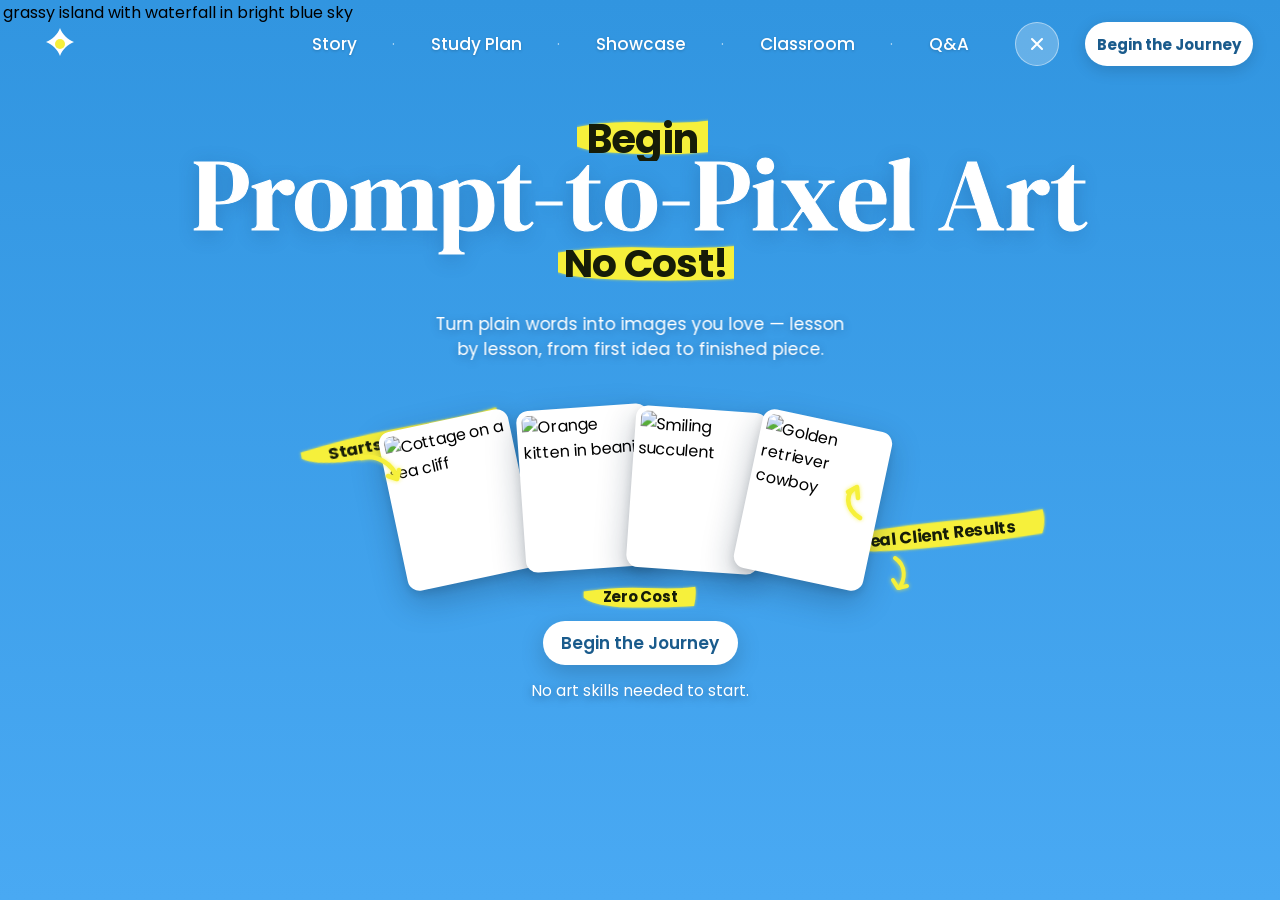
==== web/skyprompt.html @ e1269298 "Initial Campus Chakra prototype and submission pack" ====
<!DOCTYPE html>
<html lang="en">
<head>
  <meta charset="UTF-8">
  <meta name="viewport" content="width=device-width, initial-scale=1.0">
  <title>Skyprompt | Prompt-to-Pixel Art, No Cost!</title>
  <link rel="preconnect" href="https://fonts.googleapis.com">
  <link rel="preconnect" href="https://fonts.gstatic.com" crossorigin>
  <link href="https://fonts.googleapis.com/css2?family=DM+Serif+Display&family=Poppins:wght@400;600;700&display=swap" rel="stylesheet">
  <style>
    :root {
      --u: max(100vw / 1440, 100vh / 900);
      --n: clamp(0.62px, min(100vw / 1440, 100vh / 900), 1.6px);
      --ink: #161c08;
      --highlighter: #f6f03b;
    }

    * {
      box-sizing: border-box;
      margin: 0;
      padding: 0;
      -webkit-font-smoothing: antialiased;
    }

    html, body {
      width: 100%;
      height: 100%;
      overflow-x: hidden;
      background: #3195e0;
      font-family: 'Poppins', sans-serif;
      user-select: none;
    }

    /* ================= 1440x900 FRAME ================= */
    .sky-viewport {
      position: relative;
      width: 100vw;
      height: 100vh;
      min-height: calc(900 * var(--u));
      overflow: hidden;
      display: flex;
      justify-content: center;
      background: linear-gradient(180deg, #3195e0 0%, #49a9f3 100%);
    }

    .sky-frame {
      position: absolute;
      top: 0;
      left: 50%;
      transform: translateX(-50%);
      width: calc(1440 * var(--u));
      height: calc(900 * var(--u));
      overflow: hidden;
      pointer-events: auto;
    }

    /* Scene Plate & Video */
    .sky-plate {
      position: absolute;
      top: 0;
      left: 0;
      width: 100%;
      height: 100%;
      object-fit: cover;
      object-position: center top;
      z-index: 1;
    }

    .sky-video {
      position: absolute;
      top: 0;
      left: -5.556%;
      width: 111.11%;
      height: 100%;
      object-fit: cover;
      object-position: center top;
      z-index: 2;
      pointer-events: none;
    }

    .sky-ui {
      position: absolute;
      inset: 0;
      z-index: 10;
      pointer-events: none;
    }

    .sky-ui * {
      pointer-events: auto;
    }

    /* ================= NAVIGATION ================= */
    .sky-nav {
      position: fixed;
      top: 0;
      left: 0;
      right: 0;
      height: calc(88 * var(--n));
      z-index: 100;
      display: flex;
      align-items: center;
      justify-content: space-between;
      padding: 0 calc(60 * var(--n));
      pointer-events: none;
    }

    .sky-nav * {
      pointer-events: auto;
    }

    .nav-logo {
      position: absolute;
      left: calc(118 * var(--u));
      top: calc(22 * var(--u));
      width: calc(44 * var(--u));
      height: calc(44 * var(--u));
      display: flex;
      align-items: center;
      justify-content: center;
      cursor: pointer;
      transition: transform 0.25s ease;
    }

    .nav-logo:hover {
      transform: rotate(30deg) scale(1.08);
    }

    .nav-links {
      position: absolute;
      left: 50%;
      top: calc(44 * var(--u));
      transform: translate(-50%, -50%);
      display: flex;
      align-items: center;
      gap: calc(35.5 * var(--u));
    }

    .nav-link {
      font-family: 'Poppins', sans-serif;
      font-size: calc(17 * var(--u));
      font-weight: 500;
      color: #ffffff;
      text-decoration: none;
      text-shadow: 0 1px 3px rgba(0, 0, 0, 0.2);
      transition: opacity 0.2s ease, transform 0.2s ease;
      cursor: pointer;
    }

    .nav-link:hover {
      opacity: 0.85;
      transform: translateY(-1px);
    }

    .nav-dot {
      color: rgba(255, 255, 255, 0.6);
      font-size: calc(16 * var(--u));
    }

    .nav-right-actions {
      position: absolute;
      right: calc(107 * var(--u));
      top: calc(22 * var(--u));
      display: flex;
      align-items: center;
      gap: calc(26 * var(--u));
    }

    .nav-x-btn {
      width: calc(44 * var(--u));
      height: calc(44 * var(--u));
      border-radius: 50%;
      background: rgba(255, 255, 255, 0.25);
      border: 1px solid rgba(255, 255, 255, 0.45);
      backdrop-filter: blur(8px);
      -webkit-backdrop-filter: blur(8px);
      display: flex;
      align-items: center;
      justify-content: center;
      cursor: pointer;
      color: #ffffff;
      transition: all 0.2s ease;
    }

    .nav-x-btn:hover {
      background: rgba(255, 255, 255, 0.38);
      transform: scale(1.06);
    }

    .nav-pill-btn {
      width: calc(168 * var(--u));
      height: calc(44 * var(--u));
      border-radius: 9999px;
      background: #ffffff;
      border: none;
      color: #1a5b8c;
      font-family: 'Poppins', sans-serif;
      font-size: calc(15 * var(--u));
      font-weight: 700;
      display: flex;
      align-items: center;
      justify-content: center;
      cursor: pointer;
      box-shadow: 0 calc(4 * var(--u)) calc(16 * var(--u)) rgba(0, 0, 0, 0.15);
      transition: all 0.22s ease;
    }

    .nav-pill-btn:hover {
      transform: translateY(-2px) scale(1.03);
      box-shadow: 0 calc(8 * var(--u)) calc(22 * var(--u)) rgba(0, 0, 0, 0.2);
    }

    /* ================= HIGHLIGHTER SWIPES ================= */
    .highlighter-wrap {
      position: absolute;
      display: inline-flex;
      align-items: center;
      justify-content: center;
      z-index: 5;
    }

    .highlighter-svg {
      position: absolute;
      inset: -10% -12%;
      width: 124%;
      height: 120%;
      z-index: -1;
      filter: drop-shadow(0 0 calc(1.5 * var(--u)) rgba(246, 240, 59, 0.75));
      pointer-events: none;
    }

    .highlighter-text {
      font-family: 'Poppins', sans-serif;
      font-weight: 700;
      letter-spacing: -0.018em;
      color: var(--ink);
      position: relative;
      z-index: 2;
      white-space: nowrap;
    }

    /* Headline "Begin" Highlighter */
    .hl-begin {
      left: calc(657 * var(--u));
      top: calc(117 * var(--u));
      width: calc(131 * var(--u));
      height: calc(44 * var(--u));
    }

    .hl-begin .highlighter-text {
      font-size: calc(40 * var(--u));
      line-height: 1;
    }

    /* Headline "No Cost!" Highlighter */
    .hl-no-cost {
      left: calc(638 * var(--u));
      top: calc(241 * var(--u));
      width: calc(176 * var(--u));
      height: calc(45 * var(--u));
    }

    .hl-no-cost .highlighter-text {
      font-size: calc(39 * var(--u));
      line-height: 1;
    }

    /* Main Headline */
    .sky-headline {
      position: absolute;
      left: 50%;
      top: calc(140 * var(--u));
      transform: translateX(-50%);
      font-family: 'DM Serif Display', serif;
      font-weight: 400;
      font-size: calc(103 * var(--u));
      line-height: 1.05;
      color: #ffffff;
      -webkit-text-stroke: calc(1.1 * var(--u)) #ffffff;
      text-shadow: 0 calc(4 * var(--u)) calc(20 * var(--u)) rgba(22, 60, 110, 0.28);
      white-space: nowrap;
      text-align: center;
      z-index: 4;
    }

    /* Subline */
    .sky-subline {
      position: absolute;
      left: 50%;
      top: calc(312 * var(--u));
      transform: translateX(-50%);
      font-family: 'Poppins', sans-serif;
      font-size: calc(17.2 * var(--u));
      line-height: calc(24.5 * var(--u));
      font-weight: 400;
      color: #ffffff;
      text-shadow: 0 calc(2 * var(--u)) calc(8 * var(--u)) rgba(20, 50, 90, 0.35);
      text-align: center;
      white-space: nowrap;
      z-index: 5;
    }

    /* ================= 4 ART CARDS ================= */
    .cards-fan {
      position: absolute;
      inset: 0;
      pointer-events: none;
      z-index: 12;
    }

    .art-card {
      position: absolute;
      width: calc(132 * var(--u));
      height: calc(162 * var(--u));
      border: calc(5 * var(--u)) solid #ffffff;
      border-radius: calc(12 * var(--u));
      box-shadow: 0 calc(12 * var(--u)) calc(32 * var(--u)) rgba(15, 35, 60, 0.28), 0 calc(4 * var(--u)) calc(10 * var(--u)) rgba(0, 0, 0, 0.12);
      overflow: hidden;
      cursor: pointer;
      pointer-events: auto;
      transition: transform 0.32s cubic-bezier(0.16, 1, 0.3, 1), box-shadow 0.32s ease;
      background: #ffffff;
    }

    .art-card img {
      width: 100%;
      height: 100%;
      object-fit: cover;
      display: block;
    }

    .card-1 {
      left: calc(472 * var(--u));
      top: calc(419 * var(--u));
      transform: rotate(-12deg);
    }

    .card-2 {
      left: calc(601 * var(--u));
      top: calc(407 * var(--u));
      transform: rotate(-4deg);
    }

    .card-3 {
      left: calc(711 * var(--u));
      top: calc(409 * var(--u));
      transform: rotate(4deg);
    }

    .card-4 {
      left: calc(827 * var(--u));
      top: calc(419 * var(--u));
      transform: rotate(12deg);
    }

    .art-card:hover {
      transform: translateY(calc(-18 * var(--u))) rotate(0deg) scale(1.07) !important;
      box-shadow: 0 calc(24 * var(--u)) calc(48 * var(--u)) rgba(15, 35, 60, 0.42);
      z-index: 30;
    }

    /* ================= LABELS & ARROWS ================= */
    .label-zero {
      left: calc(395 * var(--u));
      top: calc(424 * var(--u));
      transform: rotate(-11deg);
      padding: calc(4 * var(--u)) calc(12 * var(--u));
    }
    .label-zero .highlighter-text {
      font-size: calc(16.5 * var(--u));
    }

    .arrow-zero {
      position: absolute;
      left: calc(435 * var(--u));
      top: calc(450 * var(--u));
      width: calc(48 * var(--u));
      height: calc(38 * var(--u));
      z-index: 15;
      filter: drop-shadow(0 0 calc(2 * var(--u)) rgba(246, 240, 59, 0.8));
      pointer-events: none;
    }

    .label-results {
      left: calc(927 * var(--u));
      top: calc(518 * var(--u));
      transform: rotate(-6deg);
      padding: calc(4 * var(--u)) calc(12 * var(--u));
    }
    .label-results .highlighter-text {
      font-size: calc(16.5 * var(--u));
    }

    .arrow-results-up {
      position: absolute;
      left: calc(912 * var(--u));
      top: calc(480 * var(--u));
      width: calc(42 * var(--u));
      height: calc(46 * var(--u));
      z-index: 15;
      filter: drop-shadow(0 0 calc(2 * var(--u)) rgba(246, 240, 59, 0.8));
      pointer-events: none;
    }

    .arrow-results-down {
      position: absolute;
      left: calc(965 * var(--u));
      top: calc(552 * var(--u));
      width: calc(36 * var(--u));
      height: calc(42 * var(--u));
      z-index: 15;
      filter: drop-shadow(0 0 calc(2 * var(--u)) rgba(246, 240, 59, 0.8));
      pointer-events: none;
    }

    /* ================= ISLAND CALL TO ACTION ================= */
    .island-cta {
      position: absolute;
      left: 50%;
      top: calc(584 * var(--u));
      transform: translateX(-50%);
      display: flex;
      flex-direction: column;
      align-items: center;
      z-index: 20;
    }

    .hl-zero-cost {
      position: relative;
      width: calc(96 * var(--u));
      height: calc(25 * var(--u));
      margin-bottom: calc(12 * var(--u));
    }
    .hl-zero-cost .highlighter-text {
      font-size: calc(15 * var(--u));
    }

    .btn-island-journey {
      width: calc(195 * var(--u));
      height: calc(44 * var(--u));
      background: #ffffff;
      border: none;
      border-radius: 9999px;
      color: #1a5b8c;
      font-family: 'Poppins', sans-serif;
      font-size: calc(17 * var(--u));
      font-weight: 600;
      cursor: pointer;
      display: flex;
      align-items: center;
      justify-content: center;
      box-shadow: 0 calc(8 * var(--u)) calc(24 * var(--u)) rgba(0, 0, 0, 0.18);
      transition: all 0.25s cubic-bezier(0.16, 1, 0.3, 1);
    }

    .btn-island-journey:hover {
      transform: translateY(-2px) scale(1.04);
      box-shadow: 0 calc(12 * var(--u)) calc(32 * var(--u)) rgba(0, 0, 0, 0.25);
    }

    .cta-note {
      margin-top: calc(14 * var(--u));
      font-family: 'Poppins', sans-serif;
      font-size: calc(15.6 * var(--u));
      font-weight: 400;
      color: #ffffff;
      text-shadow: 0 calc(2 * var(--u)) calc(8 * var(--u)) rgba(18, 55, 95, 0.5);
      white-space: nowrap;
    }

    /* ================= RESPONSIVE (<= 820px) ================= */
    @media (max-width: 820px) {
      .sky-nav {
        padding: 0 16px;
      }
      .nav-links {
        display: none;
      }
      .nav-logo {
        left: 20px;
        top: 18px;
        width: 36px;
        height: 36px;
      }
      .nav-right-actions {
        right: 20px;
        top: 16px;
        gap: 12px;
      }
      .nav-pill-btn {
        width: 140px;
        height: 38px;
        font-size: 13px;
      }
      .nav-x-btn {
        width: 38px;
        height: 38px;
      }
      .sky-headline {
        font-size: clamp(38px, 9vw, 68px);
      }
      .sky-subline {
        font-size: 14px;
        line-height: 20px;
        width: 90%;
        white-space: normal;
      }
      .art-card {
        transform: scale(0.75);
      }
    }

    /* Reduced Motion */
    @media (prefers-reduced-motion: reduce) {
      .sky-video {
        display: none !important;
      }
      .sky-headline, .sky-subline, .highlighter-wrap {
        animation: none !important;
        opacity: 1 !important;
        filter: none !important;
      }
    }
  </style>
</head>
<body>

  <div class="sky-viewport">
    <div class="sky-frame">
      
      <!-- Background Plate Image -->
      <img 
        src="https://d2ol7oe51mr4n9.cloudfront.net/user_38xzZboKViGWJOttwIXH07lWA1P/dc4ac5c7-4eee-48ab-814c-cbba3c9fd1b7.jpg" 
        alt="Floating grassy island with waterfall in bright blue sky" 
        class="sky-plate"
      >

      <!-- Looping Motion Video (Waterfall, Butterflies, Drifting Clouds) -->
      <video 
        src="https://d2ol7oe51mr4n9.cloudfront.net/user_38xzZboKViGWJOttwIXH07lWA1P/81764d30-8120-4ab5-8491-4dd852b82496.mp4" 
        autoplay 
        muted 
        loop 
        playsinline 
        class="sky-video"
      ></video>

      <!-- UI Overlay -->
      <div class="sky-ui">
        
        <!-- Navigation -->
        <header class="sky-nav">
          <div class="nav-logo" aria-label="Skyprompt home">
            <!-- White six-petal flower -->
            <svg width="44" height="44" viewBox="0 0 44 44" fill="none">
              <path d="M22 6C20 12 14 18 8 20C14 22 20 28 22 34C24 28 30 22 36 20C30 18 24 12 22 6Z" fill="white" />
              <circle cx="22" cy="22" r="5" fill="#f6f03b" />
            </svg>
          </div>

          <nav class="nav-links">
            <a href="#" class="nav-link">Story</a>
            <span class="nav-dot">·</span>
            <a href="#" class="nav-link">Study Plan</a>
            <span class="nav-dot">·</span>
            <a href="#" class="nav-link">Showcase</a>
            <span class="nav-dot">·</span>
            <a href="#" class="nav-link">Classroom</a>
            <span class="nav-dot">·</span>
            <a href="#" class="nav-link">Q&A</a>
          </nav>

          <div class="nav-right-actions">
            <button class="nav-x-btn" aria-label="Close or Menu">
              <svg width="20" height="20" viewBox="0 0 24 24" fill="none" stroke="currentColor" stroke-width="2.5" stroke-linecap="round">
                <path d="M18 6L6 18M6 6l12 12"/>
              </svg>
            </button>
            <button class="nav-pill-btn">Begin the Journey</button>
          </div>
        </header>

        <!-- Headline Block -->
        
        <!-- Highlighter "Begin" -->
        <div class="highlighter-wrap hl-begin" id="hlBegin">
          <svg class="highlighter-svg" viewBox="0 0 131 44" preserveAspectRatio="none">
            <path d="M 4 14 Q 35 6, 70 8 Q 110 9, 126 5 Q 129 18, 125 32 Q 85 36, 40 33 Q 12 31, 4 22 Z" fill="#f6f03b" />
          </svg>
          <span class="highlighter-text">Begin</span>
        </div>

        <!-- Headline "Prompt-to-Pixel Art" -->
        <h1 class="sky-headline" id="skyHeadline">Prompt-to-Pixel Art</h1>

        <!-- Highlighter "No Cost!" -->
        <div class="highlighter-wrap hl-no-cost" id="hlNoCost">
          <svg class="highlighter-svg" viewBox="0 0 176 45" preserveAspectRatio="none">
            <path d="M 5 15 Q 48 7, 95 9 Q 148 10, 171 6 Q 174 19, 169 34 Q 118 38, 55 35 Q 16 33, 5 23 Z" fill="#f6f03b" />
          </svg>
          <span class="highlighter-text">No Cost!</span>
        </div>

        <!-- Subline -->
        <p class="sky-subline" id="skySubline">
          Turn plain words into images you love — lesson<br>
          by lesson, from first idea to finished piece.
        </p>

        <!-- 4 Tilted Art Cards -->
        <div class="cards-fan">
          
          <!-- Card 1: Cottage on sea cliff (-12 deg) -->
          <div class="art-card card-1" title="Cottage on a sea cliff">
            <img src="https://d2ol7oe51mr4n9.cloudfront.net/user_38xzZboKViGWJOttwIXH07lWA1P/37b0e4f8-9780-409b-9aa4-f855a9a4ef24.webp" alt="Cottage on a sea cliff">
          </div>

          <!-- Card 2: Orange kitten in beanie (-4 deg) -->
          <div class="art-card card-2" title="Orange kitten in a blue beanie and scarf">
            <img src="https://d2ol7oe51mr4n9.cloudfront.net/user_38xzZboKViGWJOttwIXH07lWA1P/02be94e0-6903-4edd-b5ec-a10eb62d166e.webp" alt="Orange kitten in beanie">
          </div>

          <!-- Card 3: Smiling succulent (4 deg) -->
          <div class="art-card card-3" title="Smiling succulent in a terracotta pot">
            <img src="https://d2ol7oe51mr4n9.cloudfront.net/user_38xzZboKViGWJOttwIXH07lWA1P/73e9f810-8b43-4548-a4b1-830b1b99cdfd.webp" alt="Smiling succulent">
          </div>

          <!-- Card 4: Golden retriever cowboy (12 deg) -->
          <div class="art-card card-4" title="Golden retriever in a cowboy hat and red bandana">
            <img src="https://d2ol7oe51mr4n9.cloudfront.net/user_38xzZboKViGWJOttwIXH07lWA1P/fde79b9a-ae7c-439f-9a96-f727754defb7.webp" alt="Golden retriever cowboy">
          </div>
        </div>

        <!-- Labels & Rough Yellow Curving Arrows -->
        
        <!-- Label 1: Starts from Zero! (-11 deg) -->
        <div class="highlighter-wrap label-zero">
          <svg class="highlighter-svg" viewBox="0 0 160 38" preserveAspectRatio="none">
            <path d="M 4 12 Q 45 6, 90 7 Q 138 8, 156 5 Q 158 16, 154 28 Q 105 32, 50 30 Q 14 28, 4 18 Z" fill="#f6f03b" />
          </svg>
          <span class="highlighter-text">Starts from Zero!</span>
        </div>

        <!-- Hand-drawn yellow arrow curving into first card -->
        <svg class="arrow-zero" viewBox="0 0 48 38" fill="none">
          <path d="M 6 8 C 22 4, 38 14, 42 28" stroke="#f6f03b" stroke-width="4.5" stroke-linecap="round" />
          <path d="M 33 26 L 42 29 L 44 20" stroke="#f6f03b" stroke-width="4.5" stroke-linecap="round" stroke-linejoin="round" />
        </svg>

        <!-- Label 2: Real Client Results (-6 deg) -->
        <div class="highlighter-wrap label-results">
          <svg class="highlighter-svg" viewBox="0 0 170 38" preserveAspectRatio="none">
            <path d="M 4 12 Q 50 6, 95 7 Q 145 8, 166 5 Q 168 16, 164 28 Q 112 32, 55 30 Q 15 28, 4 18 Z" fill="#f6f03b" />
          </svg>
          <span class="highlighter-text">Real Client Results</span>
        </div>

        <!-- Arrow curling up to dog card -->
        <svg class="arrow-results-up" viewBox="0 0 42 46" fill="none">
          <path d="M 28 38 C 12 28, 14 12, 24 8" stroke="#f6f03b" stroke-width="4.5" stroke-linecap="round" />
          <path d="M 16 12 L 25 7 L 26 18" stroke="#f6f03b" stroke-width="4.5" stroke-linecap="round" stroke-linejoin="round" />
        </svg>

        <!-- Double arrow curling down -->
        <svg class="arrow-results-down" viewBox="0 0 36 42" fill="none">
          <path d="M 10 6 C 22 14, 20 28, 14 36" stroke="#f6f03b" stroke-width="4" stroke-linecap="round" />
          <path d="M 8 28 L 13 36 L 22 34" stroke="#f6f03b" stroke-width="4" stroke-linecap="round" stroke-linejoin="round" />
        </svg>

        <!-- Call to action, seated on the island -->
        <div class="island-cta">
          <!-- Highlighter "Zero Cost" -->
          <div class="highlighter-wrap hl-zero-cost">
            <svg class="highlighter-svg" viewBox="0 0 96 25" preserveAspectRatio="none">
              <path d="M 3 8 Q 28 4, 52 5 Q 82 6, 93 4 Q 94 11, 92 20 Q 64 22, 32 21 Q 9 19, 3 13 Z" fill="#f6f03b" />
            </svg>
            <span class="highlighter-text">Zero Cost</span>
          </div>

          <!-- White pill "Begin the Journey" -->
          <button class="btn-island-journey">Begin the Journey</button>

          <!-- Note -->
          <p class="cta-note">No art skills needed to start.</p>
        </div>

      </div>
    </div>
  </div>

  <script>
    // Web Animations Timeline
    window.addEventListener('DOMContentLoaded', () => {
      const reduceMotion = window.matchMedia('(prefers-reduced-motion: reduce)').matches;
      if (reduceMotion) return;

      const hlBegin = document.getElementById('hlBegin');
      const headline = document.getElementById('skyHeadline');
      const hlNoCost = document.getElementById('hlNoCost');
      const subline = document.getElementById('skySubline');

      // 1. Logo & Nav fade in
      document.querySelector('.sky-nav').animate([
        { opacity: 0, transform: 'translateY(-10px)' },
        { opacity: 1, transform: 'translateY(0)' }
      ], { duration: 500, fill: 'forwards' });

      // 2. at 0.35s: "Begin" yellow swipe expands left to right
      if (hlBegin) {
        hlBegin.animate([
          { opacity: 0, clipPath: 'inset(0 100% 0 0)', transform: 'scale(0.92)' },
          { opacity: 1, clipPath: 'inset(0 0 0 0)', transform: 'scale(1)' }
        ], { delay: 350, duration: 420, easing: 'cubic-bezier(0.16, 1, 0.3, 1)', fill: 'forwards' });
      }

      // 3. at 0.7s: Headline develops out of 14px blur (1.04 -> 1 scale)
      if (headline) {
        headline.animate([
          { opacity: 0, filter: 'blur(14px)', transform: 'translateX(-50%) scale(1.04)' },
          { opacity: 1, filter: 'blur(0px)', transform: 'translateX(-50%) scale(1)' }
        ], { delay: 700, duration: 650, easing: 'cubic-bezier(0.16, 1, 0.3, 1)', fill: 'forwards' });
      }

      // 4. at 1.45s: "No Cost!" marks in the same way
      if (hlNoCost) {
        hlNoCost.animate([
          { opacity: 0, clipPath: 'inset(0 100% 0 0)', transform: 'scale(0.92)' },
          { opacity: 1, clipPath: 'inset(0 0 0 0)', transform: 'scale(1)' }
        ], { delay: 1450, duration: 400, easing: 'cubic-bezier(0.16, 1, 0.3, 1)', fill: 'forwards' });
      }

      // 5. at 1.85s: Subline settles out of soft blur
      if (subline) {
        subline.animate([
          { opacity: 0, filter: 'blur(8px)', transform: 'translateX(-50%) translateY(10px)' },
          { opacity: 1, filter: 'blur(0px)', transform: 'translateX(-50%) translateY(0)' }
        ], { delay: 1850, duration: 550, easing: 'ease-out', fill: 'forwards' });
      }
    });
  </script>
</body>
</html>
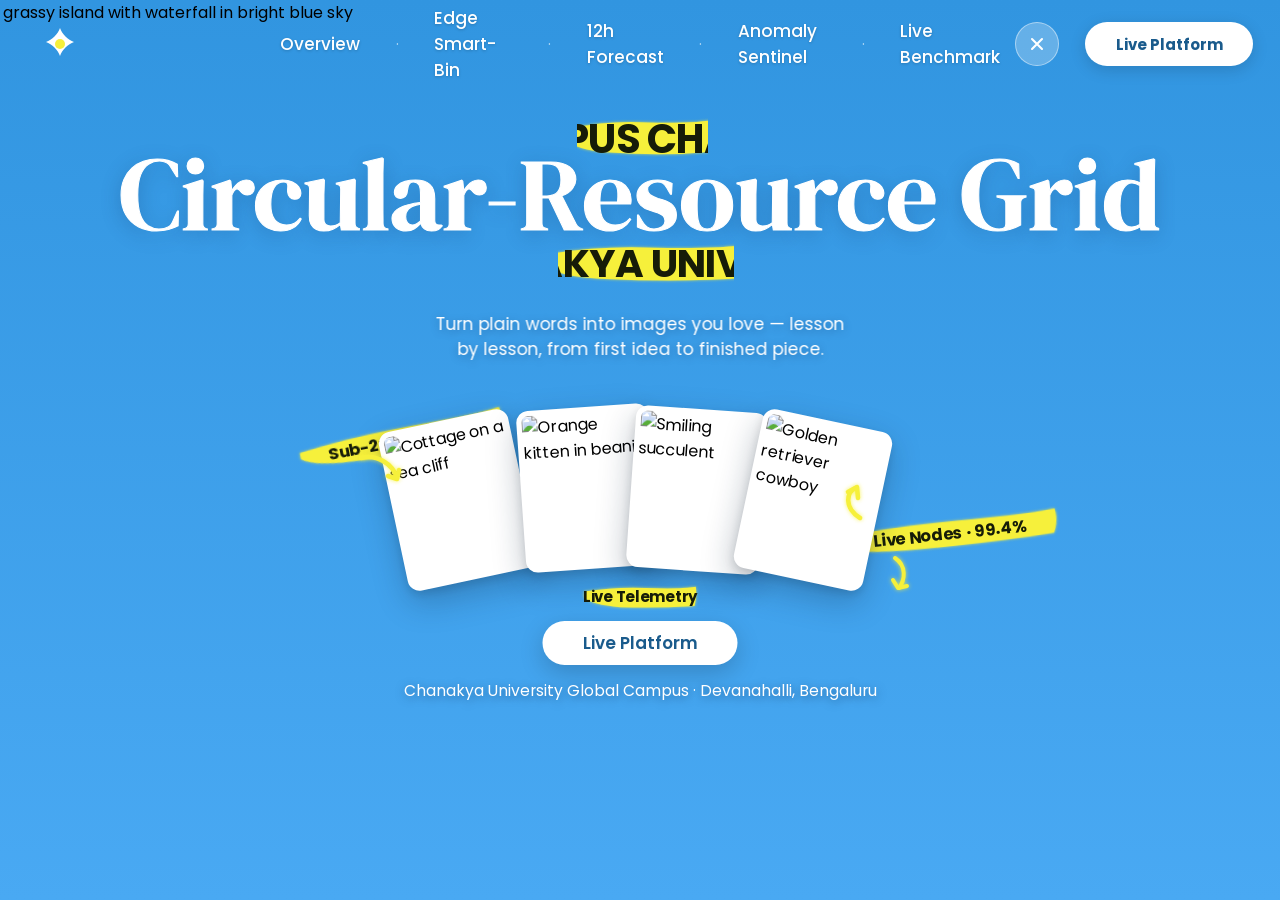
==== commit cc21ae1b: "feat: integrate Skyprompt hero design and update components" ====
--- a/web/skyprompt.html
+++ b/web/skyprompt.html
@@ -558,15 +558,15 @@
           </div>
 
           <nav class="nav-links">
-            <a href="#" class="nav-link">Story</a>
+            <a href="#" class="nav-link">Overview</a>
             <span class="nav-dot">·</span>
-            <a href="#" class="nav-link">Study Plan</a>
+            <a href="#" class="nav-link">Edge Smart-Bin</a>
             <span class="nav-dot">·</span>
-            <a href="#" class="nav-link">Showcase</a>
+            <a href="#" class="nav-link">12h Forecast</a>
             <span class="nav-dot">·</span>
-            <a href="#" class="nav-link">Classroom</a>
+            <a href="#" class="nav-link">Anomaly Sentinel</a>
             <span class="nav-dot">·</span>
-            <a href="#" class="nav-link">Q&A</a>
+            <a href="#" class="nav-link">Live Benchmark</a>
           </nav>
 
           <div class="nav-right-actions">
@@ -575,7 +575,7 @@
                 <path d="M18 6L6 18M6 6l12 12"/>
               </svg>
             </button>
-            <button class="nav-pill-btn">Begin the Journey</button>
+            <button class="nav-pill-btn">Live Platform</button>
           </div>
         </header>
 
@@ -586,18 +586,18 @@
           <svg class="highlighter-svg" viewBox="0 0 131 44" preserveAspectRatio="none">
             <path d="M 4 14 Q 35 6, 70 8 Q 110 9, 126 5 Q 129 18, 125 32 Q 85 36, 40 33 Q 12 31, 4 22 Z" fill="#f6f03b" />
           </svg>
-          <span class="highlighter-text">Begin</span>
+          <span class="highlighter-text">CAMPUS CHAKRA</span>
         </div>
 
         <!-- Headline "Prompt-to-Pixel Art" -->
-        <h1 class="sky-headline" id="skyHeadline">Prompt-to-Pixel Art</h1>
+        <h1 class="sky-headline" id="skyHeadline">Circular-Resource Grid</h1>
 
         <!-- Highlighter "No Cost!" -->
         <div class="highlighter-wrap hl-no-cost" id="hlNoCost">
           <svg class="highlighter-svg" viewBox="0 0 176 45" preserveAspectRatio="none">
             <path d="M 5 15 Q 48 7, 95 9 Q 148 10, 171 6 Q 174 19, 169 34 Q 118 38, 55 35 Q 16 33, 5 23 Z" fill="#f6f03b" />
           </svg>
-          <span class="highlighter-text">No Cost!</span>
+          <span class="highlighter-text">CHANAKYA UNIVERSITY</span>
         </div>
 
         <!-- Subline -->
@@ -637,7 +637,7 @@
           <svg class="highlighter-svg" viewBox="0 0 160 38" preserveAspectRatio="none">
             <path d="M 4 12 Q 45 6, 90 7 Q 138 8, 156 5 Q 158 16, 154 28 Q 105 32, 50 30 Q 14 28, 4 18 Z" fill="#f6f03b" />
           </svg>
-          <span class="highlighter-text">Starts from Zero!</span>
+          <span class="highlighter-text">Sub-2ms Edge AI!</span>
         </div>
 
         <!-- Hand-drawn yellow arrow curving into first card -->
@@ -651,7 +651,7 @@
           <svg class="highlighter-svg" viewBox="0 0 170 38" preserveAspectRatio="none">
             <path d="M 4 12 Q 50 6, 95 7 Q 145 8, 166 5 Q 168 16, 164 28 Q 112 32, 55 30 Q 15 28, 4 18 Z" fill="#f6f03b" />
           </svg>
-          <span class="highlighter-text">Real Client Results</span>
+          <span class="highlighter-text">8 Live Nodes · 99.4%</span>
         </div>
 
         <!-- Arrow curling up to dog card -->
@@ -673,14 +673,14 @@
             <svg class="highlighter-svg" viewBox="0 0 96 25" preserveAspectRatio="none">
               <path d="M 3 8 Q 28 4, 52 5 Q 82 6, 93 4 Q 94 11, 92 20 Q 64 22, 32 21 Q 9 19, 3 13 Z" fill="#f6f03b" />
             </svg>
-            <span class="highlighter-text">Zero Cost</span>
+            <span class="highlighter-text">Live Telemetry</span>
           </div>
 
           <!-- White pill "Begin the Journey" -->
-          <button class="btn-island-journey">Begin the Journey</button>
+          <button class="btn-island-journey">Live Platform</button>
 
           <!-- Note -->
-          <p class="cta-note">No art skills needed to start.</p>
+          <p class="cta-note">Chanakya University Global Campus · Devanahalli, Bengaluru</p>
         </div>
 
       </div>
